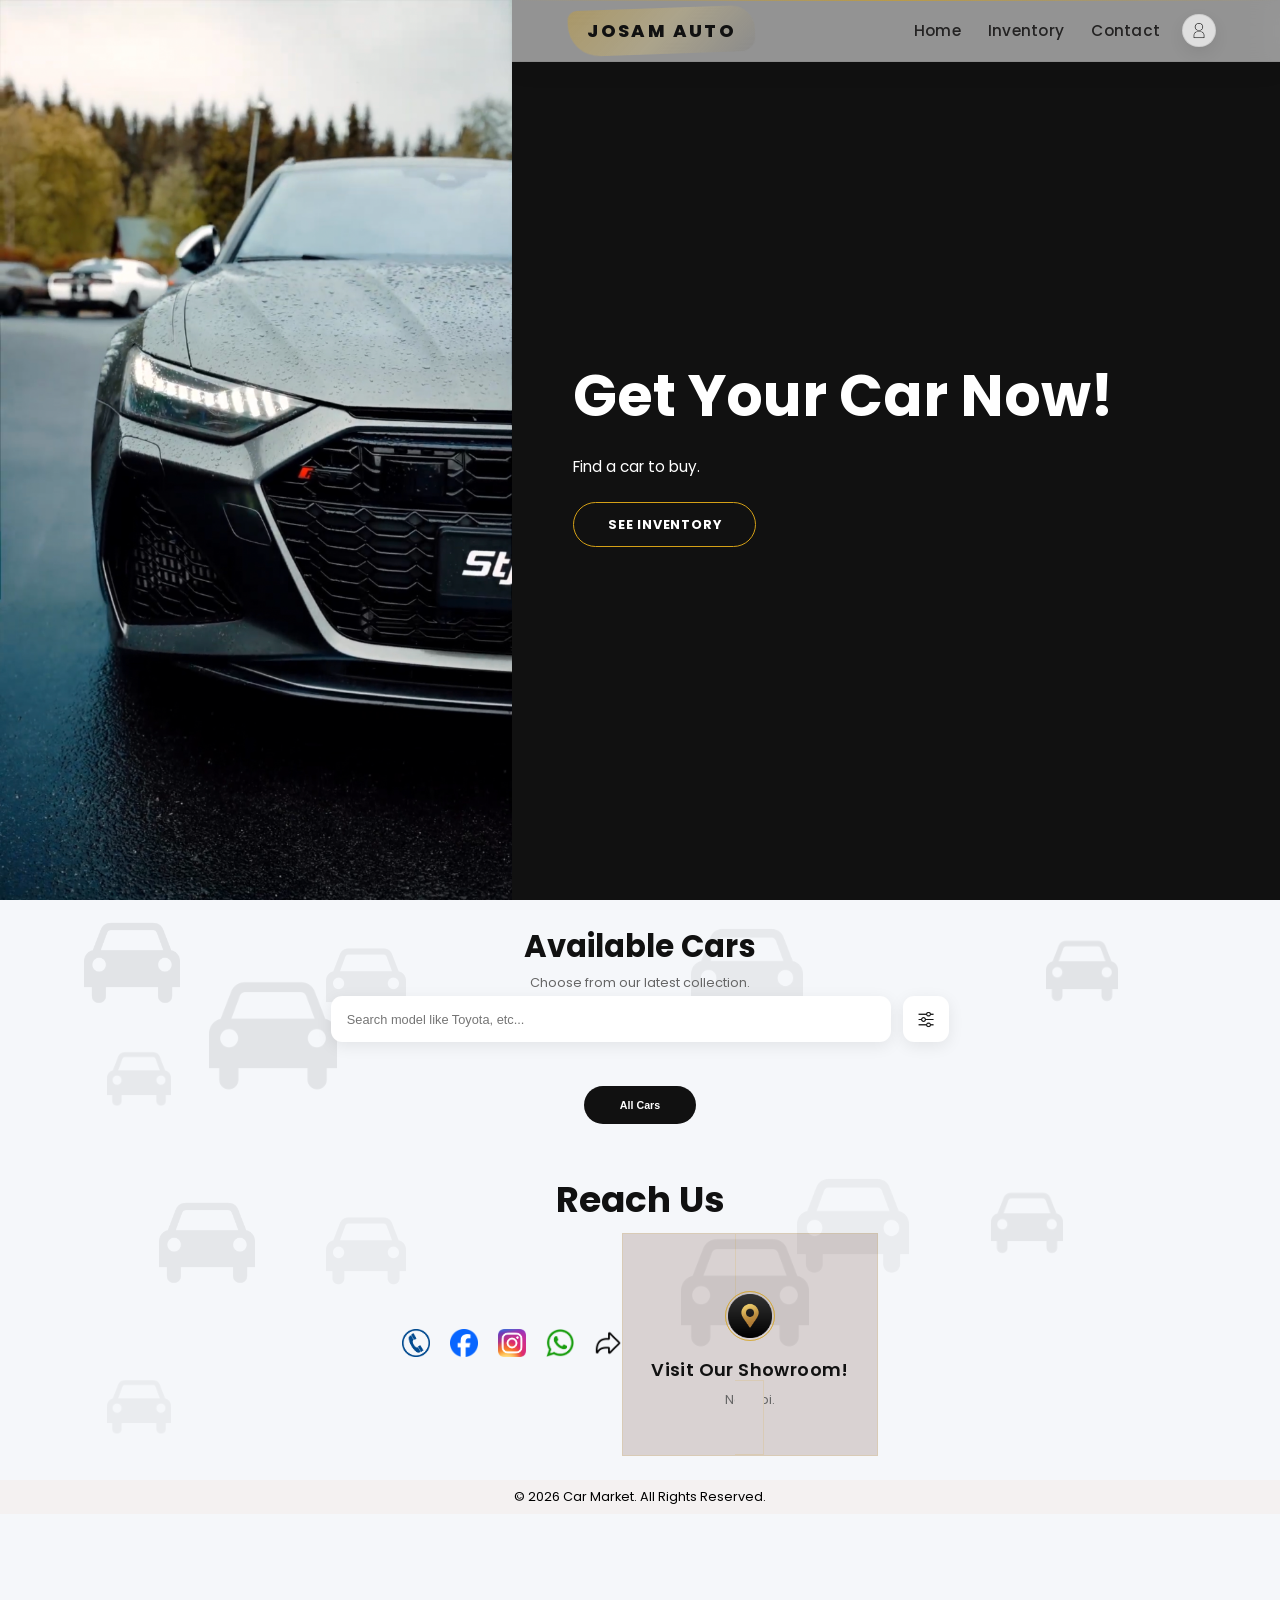
==== index.html @ 82a19a1f "Update website" ====
<!DOCTYPE html>
<html lang="en">

<head>
    <meta charset="UTF-8">
    <meta name="viewport" content="width=device-width, initial-scale=1.0">

    <title>Josam Auto</title>

    <link rel="icon" type="image/png" href="assets/favicon.png">

    <link rel="stylesheet" href="style.css">

    <link href="https://fonts.googleapis.com/css2?family=Poppins:wght@300;400;500;600;700&display=swap" rel="stylesheet">
</head>

<body>

    <header class="navbar">

    <div class="logo">
        JOSAM AUTO
    </div>

    <div class="header-actions">

        <div class="menu-wrapper">

            <div class="menu-toggle" id="menuToggle">
                ☰
            </div>

            <nav id="navMenu">
                <a href="#home">Home</a>
                <a href="#cars">Inventory</a>
                <a href="#contact">Contact</a>
            </nav>

        </div>

        <div class="account-btn" id="accountBtn">

            <div id="accountMenu" class="account-menu">
                <a href="#">Login</a>
                <a href="#">Register</a>
                <a href="#">Saved</a>
            </div>

            <img src="assets/accounticon.jpg" alt="Account">

        </div>

    </div>

</header>

    <section class="hero" id="home">

        <div class="slideshow">

            <img src="assets/background.png" class="active" alt="Car Background 1">

        </div>

        <div class="overlay"></div>

        <div class="hero-content">

            <h1>Get Your Car Now!</h1>

            <p>
                Find a car to buy.
            </p>

            <a href="#cars" class="view-listings">
                SEE INVENTORY
            </a>

        </div>

    </section>

    <section class="cars" id="cars">

        <div class="section-head">

            <h2>Available Cars</h2>

            <p>
                Choose from our latest collection.
            </p>

        </div>

        <div class="search-container">

    <div class="search-bar">

        <input
            type="text"
            id="globalSearch"
            placeholder="Search model like Toyota, etc..."
        >
        
        <button id="filterToggle" class="filter-btn">
            <img src="assets/filtericon.jpg" alt="Filter">
        </button>

    </div>

    <div id="filterPanel" class="filter-panel">

        <select id="brandFilter">
            <option value="">Brand</option>
        </select>

        <select id="carTypeFilter">
            <option value="">Car Type</option>
        </select>

        <select id="fuelFilter">
            <option value="">Fuel</option>
        </select>

        <select id="yearFilter">
            <option value="">Year</option>
        </select>

        <select id="dealFilter">
            <option value="">Deal</option>
        </select>

        <div class="filter-actions">
            <button id="carSearchBtn">Apply Filters</button>
            <button id="carClearBtn">Clear</button>
        </div>

    </div>

    </div>

        <div class="car-grid" id="carsGrid">


        </div>

        <button class="view-more-btn" id="moreCarsBtn">
            All Cars
        </button>

        <div id="noResults" style="display: none;">

            <h3>No cars found</h3>

            <p>
                Try changing your search filters.
            </p>

        </div>

    </section>

    <section class="contact" id="contact">

    <div class="contact-wrapper">

        <h2>Reach Us</h2>

        <div class="contact-items">

    <div class="social">

        <a href="tel:+254743635603">
            <img src="assets/phoneicon.png" alt="Call">
        </a>

        <a href="https://www.facebook.com/josamauto/" target="_blank" rel="noopener noreferrer">
            <img src="assets/facebook.png" alt="Facebook">
        </a>

        <a href="https://www.instagram.com/josamauto/" target="_blank" rel="noopener noreferrer">
            <img src="assets/instagramicon.png" alt="Instagram">
        </a>

        <a href="https://wa.me/254743635603" target="_blank" rel="noopener noreferrer">
            <img src="assets/whatsapp.png" alt="WhatsApp">
        </a>

        <a href="#" id="shareBtn">
            <img src="assets/shareicon.png" alt="Share">
        </a>

    </div>

    <div class="location-block">

        <a href="https://maps.google.com/?q=Nairobi"
   target="_blank"
   rel="noopener noreferrer"
   class="location-block">

    <div class="location-icon">
        <img src="assets/locationicon.png" alt="Location">
    </div>

    <h3>Visit Our Showroom!</h3>
    <p>Nairobi.</p>

</a>

    </div>

</div>

    </div>

</section>

    <footer class="footer">

        <p>
            © 2026 Car Market. All Rights Reserved.
        </p>

    </footer>

<div id="maintenancePopup" class="maintenance-popup">
    Under Maintenance
</div>

    <script type="module" src="script.js"></script>

</body>

</html>
---- style.css ----
*{
    margin:0;
    padding:0;
    box-sizing:border-box;
    scroll-behavior:smooth;
}

body{
    font-family:'Poppins',sans-serif;
    background:#f5f7fa;
    color:#111;
    overflow-x:hidden;
    min-height: 125vh;
}

img{
    max-width:100%;
    display:block;
}

a{
    text-decoration:none;
    color:inherit;
}

html{
    scroll-padding-top:90px;
    zoom: 0.8;
}

.menu-wrapper{
    position:relative;
}

.navbar{
    position: fixed;
    top: 0;
    left: 0;
    width: 100%;
    height: 78px;
    padding: 0 6%;
    display: flex;
    align-items: center;
    justify-content: space-between;

    background: rgba(255, 255, 255, 0.55);
    backdrop-filter: blur(18px);
    -webkit-backdrop-filter: blur(18px);

    border-bottom: 1px solid rgba(0,0,0,0.06);
    box-shadow: 0 10px 30px rgba(0,0,0,0.06);

    z-index: 1000;
}

.navbar::before{
    content:"";
    position:absolute;
    top:0;
    left:0;
    width:100%;
    height:1px;
    background: linear-gradient(90deg, transparent, rgba(212,160,23,0.6), transparent);
}

.logo{
    position: relative;
    font-size: 1.4rem;
    font-weight: 800;
    letter-spacing: 3px;
    color: #111;
    text-transform: uppercase;

    display: inline-block;
    padding: 6px 14px;
    z-index: 1;
}

.logo::before{
    content:"";
    position:absolute;
    inset:-6px -10px;
    z-index:-1;

    background: linear-gradient(135deg,
        rgba(212,160,23,0.35),
        rgba(247,215,116,0.25),
        rgba(0,0,0,0.05)
    );

    filter: blur(0.5px);
    border-radius: 12px 30px 18px 40px;

    transform: rotate(-2deg);
}
nav{
    display: flex;
    gap: 34px;
    align-items: center;
}

nav a{
    position: relative;
    font-size: 1.2rem;
    font-weight: 500;
    color: #242323;
    letter-spacing: 0.3px;
    transition: 0.3s ease;
    padding: 6px 0;
}

nav a::after{
    content:"";
    position:absolute;
    left:0;
    bottom:-4px;
    width:0%;
    height:2px;
    background: linear-gradient(90deg, #d4a017, #f7d774);
    transition: 0.3s ease;
    border-radius: 10px;
}

nav a:hover{
    color:#d4a017;
}

nav a:hover::after{
    width:100%;
}

.header-actions{
    display:flex;
    align-items:center;
    gap:18px;
}

.account-btn{
    margin-left: 10px;
    width: 42px;
    height: 42px;
    border-radius: 50%;

    display:flex;
    align-items:center;
    justify-content:center;

    background: rgba(255,255,255,0.7);
    border: 1px solid rgba(0,0,0,0.08);

    box-shadow: 0 8px 20px rgba(0,0,0,0.08);

    transition: 0.3s ease;
}

.account-btn img{
    width: 22px;
    height: 22px;
    object-fit: cover;
}

.account-btn:hover{
    transform: translateY(-2px) scale(1.05);
    border-color: rgba(212,160,23,0.4);
    background: rgba(255,255,255,0.95);
}

.menu-toggle{
    display:none;
}

.hero{
    position:relative;
    height:125vh;
    overflow:hidden;
}

.slideshow{
    position:absolute;
    inset:0;
}

.slideshow img{
    width:100%;
    height:100%;
    object-fit:cover;
}

.hero-content{
    position:relative;
    z-index:5;
    height:100%;
    display:flex;
    flex-direction:column;
    justify-content:center;
    align-items:center;
    color:rgb(216,210,210);
    text-align:center;
}

.overlay{
    position:absolute;
    inset:0;
    background:rgba(0,0,0,.45);
}

.hero-content h1{
    font-size:4rem;
    font-weight:700;
    margin-bottom:20px;
}

.hero-content p{
    font-size:1.2rem;
    margin-bottom:30px;
}

.view-listings{
    padding:16px 42px;
    background:#111;
    color:#fff;
    border:2px solid #d4a017;
    border-radius:50px;
    font-weight:700;
    letter-spacing:1px;

    transition:.3s;
}

.view-listings:hover{
    background:#d4a017;
    color:#111;
    transform:translateY(-3px);
}

.view-listings:active{
    transform:translateY(0);
}

.cars,
.contact,
.offers{
    position:relative;
    width:92%;
    max-width:1700px;
    margin:auto;
    padding:30px 0;
}

.cars::before{
    content:"";
    position:absolute;
    inset:0;
    pointer-events:none;
    opacity:.07;

    background:
        url("assets/doodle.png") no-repeat 3% 10%,
        url("assets/doodle.png") no-repeat 90% 20%,
        url("assets/doodle.png") no-repeat 15% 60%;

    background-size:
        120px,
        90px,
        160px,
        110px,
        140px,
        80px;
}

.cars::after{
    content:"";
    position:absolute;
    inset:0;
    pointer-events:none;
    opacity:.05;

    background:
        url("assets/doodle.png") no-repeat 25% 25%,
        url("assets/doodle.png") no-repeat 60% 15%,
        url("assets/doodle.png") no-repeat 5% 80%;

    background-size:
        100px,
        140px,
        80px,
        130px,
        90px,
        120px;
}

.contact{
    overflow:hidden;
}

.contact::before{
    content:"";
    position:absolute;
    inset:0;
    pointer-events:none;
    opacity:.06;

    background:
        url("assets/doodle.png") no-repeat 10% 20%,
        url("assets/doodle.png") no-repeat 85% 15%,
        url("assets/doodle.png") no-repeat 60% 40%;

    background-size:
        120px,
        90px,
        160px,
        110px,
        140px,
        80px;
}

.contact::after{
    content:"";
    position:absolute;
    inset:0;
    pointer-events:none;
    opacity:.04;

    background:
        url("assets/doodle.png") no-repeat 25% 25%,
        url("assets/doodle.png") no-repeat 70% 10%,
        url("assets/doodle.png") no-repeat 5% 85%;

    background-size:
        100px,
        140px,
        80px,
        130px,
        90px,
        120px;
}

.car-grid,
.section-head,
.search-container,
.view-more-btn,
#noResults{
    position:relative;
    z-index:2;
}

.cars::before,
.cars::after{
    z-index:0;
}

.cars{
    position:relative;
}

.section-head{
    text-align:center;
    margin-bottom:5px;
}

.section-head h2{
    font-size:2.4rem;
    margin-bottom:5px;
}

.section-head p{
    color:#666;
}

.search-container{
    margin-bottom:25px;
}

.search-bar{
    display:flex;
    gap:15px;
    justify-content:center;
}

.search-bar input{
    width:700px;
    height:58px;
    border:none;
    outline:none;
    padding:0 20px;
    border-radius:14px;
    background:white;
    box-shadow:0 5px 20px rgba(0,0,0,.08);
    font-size:16px;
}

.filter-btn{
    width:58px;
    height:58px;
    border:none;
    border-radius:14px;
    background:white;
    cursor:pointer;
    box-shadow:0 5px 20px rgba(0,0,0,.08);
}

.filter-btn img{
    width:24px;
    margin:auto;
}

.search-container{
    position:relative;
}

.filter-panel{
    margin: 18px auto 0;
    width: 100%;
    max-width: 950px;

    display: none;
    grid-template-columns: repeat(5, 1fr);
    gap: 15px;

    padding: 22px;

    background: rgba(255,255,255,0.75);
    backdrop-filter: blur(18px);
    -webkit-backdrop-filter: blur(18px);

    border: 1px solid rgba(255,255,255,0.5);
    border-radius: 22px;

    box-shadow:
        0 15px 40px rgba(0,0,0,0.08);

    animation: filterFade .25s ease;
}

.filter-panel.active{
    display: grid;
}

@keyframes filterFade{
    from{
        opacity:0;
        transform:translateY(-10px);
    }
    to{
        opacity:1;
        transform:translateY(0);
    }
}

.filter-panel select{
    width:100%;
    height:56px;

    padding:0 16px;

    border:none;
    outline:none;

    border-radius:14px;

    background:#fff;

    font-size:15px;
    font-family:'Poppins',sans-serif;
    color:#222;

    box-shadow:
        0 5px 18px rgba(0,0,0,0.06);

    cursor:pointer;

    transition:.25s;
}

.filter-panel select:hover{
    box-shadow:
        0 8px 22px rgba(0,0,0,0.10);
}

.filter-panel select:focus{
    border:1px solid rgba(212,160,23,.45);
    box-shadow:
        0 0 0 4px rgba(212,160,23,.12);
}

.filter-actions{
    grid-column: span 5;

    display:flex;
    justify-content:flex-end;
    gap:12px;

    margin-top:5px;
}

.filter-actions button{
    border:none;
    cursor:pointer;

    height:54px;
    padding:0 26px;

    border-radius:14px;

    font-size:15px;
    font-weight:600;
    font-family:'Poppins',sans-serif;

    transition:.3s ease;
}

#carSearchBtn{
    background:
    linear-gradient(
        135deg,
        #d4a017,
        #f7d774
    );

    color:#111;

    box-shadow:
        0 10px 25px rgba(212,160,23,.25);
}

#carSearchBtn:hover{
    transform:translateY(-2px);
    box-shadow:
        0 15px 30px rgba(212,160,23,.35);
}

#carClearBtn{
    background:#111;
    color:white;
}

#carClearBtn:hover{
    transform:translateY(-2px);
    background:#222;
}

.car-grid{
    display:grid;
    grid-template-columns:repeat(4,1fr);
    gap:18px;
}

.vehicle-card{
    background:white;
    border-radius:0;
    overflow:hidden;
    transition:.35s ease;
    box-shadow:0 10px 35px rgba(0,0,0,.08);
    position:relative;
}

.vehicle-card:hover{
    transform:translateY(-10px);
    box-shadow:0 25px 50px rgba(0,0,0,.15);
}

.vehicle-card img{
    width:100%;
    height:250px;
    object-fit:cover;
}

.vehicle-info{
    padding:15px;
    display:flex;
    flex-direction:column;
}

.vehicle-info h3{
    margin-bottom:1px;
}

.vehicle-info p{
    color:#777;
    margin-bottom:4px;
}

.vehicle-bottom{
    display:flex;
    justify-content:space-between;
    align-items:center;
    margin-top:auto;
}

.vehicle-bottom small{
    color:#999;
    margin:0;
}

.vehicle-price{
    font-size:1.2rem;
    font-weight:700;
    background:linear-gradient(90deg,#3c2b7f,#230a76);
    -webkit-background-clip:text;
    -webkit-text-fill-color:transparent;
}

.hidden{
    display:none !important;
}

.view-more-btn{
    display:block;
    margin:30px auto 0;
    padding:16px 45px;
    border:none;
    background:#111;
    color:white;
    border-radius:50px;
    cursor:pointer;
    font-weight:600;
    transition:.3s;
}

.view-more-btn:hover{
    transform:translateY(-4px);
}

#noResults{
    text-align:center;
    margin-top:60px;
}

#noResults h3{
    font-size:2rem;
    margin-bottom:10px;
}

#accountMsg{

    color:#ff8b8b;

    text-align:center;

    margin-top:14px;
}

@keyframes popup{

    from{
        opacity:0;
        transform:
        translateY(25px)
        scale(.94);
    }

    to{
        opacity:1;
        transform:
        translateY(0)
        scale(1);
    }
}

.contact{
    text-align:center;
}

.contact h2{
    font-size:2.8rem;
    margin-bottom:5px;
}

.contact-items{
    display:flex;
    justify-content:center;
    align-items:center;
}

.location-block{
    text-align:center;
}

.location-block{
    margin-top:2px;

    padding:35px;

    border-radius:0;

    background: #d9d2d2;

    border:1px solid rgba(212,160,23,.15);
}

.location-block h3{
    font-size:1.4rem;
    font-weight:600;
    margin-top:5px;
    margin-bottom:10px;
    color:#111;
    letter-spacing:.5px;
}

.maintenance-popup{
    position:fixed;
    top:100px;
    right:30px;

    padding:16px 24px;

    background:#111;
    color:#fff;

    border-radius:14px;

    box-shadow:0 15px 40px rgba(0,0,0,.2);

    opacity:0;
    visibility:hidden;

    transform:translateY(-15px);

    transition:.3s ease;

    z-index:5000;
}

.maintenance-popup.show{
    opacity:1;
    visibility:visible;
    transform:translateY(0);
}

.location-block p{
    font-size:1rem;
    color:#666;
}

.location-icon{
    position:relative;
    width:90px;
    height:90px;
    margin:0 auto;
    display:flex;
    justify-content:center;
    align-items:center;
}

.location-icon img{
    width:55px;
    position:relative;
    z-index:10;
    animation:bounce 2s ease-in-out infinite;
}

.location-icon::before,
.location-icon::after{
    content:"";
    position:absolute;
    border-radius:50%;
    border:2px solid rgba(212,160,23,.5);
    width:60px;
    height:60px;
    animation:ripple 2.5s infinite;
}

.location-icon::after{
    animation-delay:1.2s;
}

.account-menu{

    position:absolute;

    top:75px;
    right:60px;

    width:220px;

    display:flex;
    flex-direction:column;
    gap:12px;

    padding:20px;

    border-radius:20px;

    background:
    rgba(15, 15, 15, 0.707);

    backdrop-filter:blur(28px);

    box-shadow:
    0 15px 40px rgba(0,0,0,.15);

    opacity:0;
    visibility:hidden;

    transform:
    translateY(-15px);

    transition:.25s ease;

    z-index:2500;
}

.account-menu.active{

    opacity:1;
    visibility:visible;

    transform:
    translateY(0);

}

.account-menu a{

    padding:12px;
    color: #ffffff;
    border-radius:12px;
    transition:.25s;
}

.account-menu a:hover{

    background:
    rgba(212,160,23,.15);

}

@keyframes ripple{

    0%{
        transform:scale(1);
        opacity:1;
    }

    100%{
        transform:scale(2.5);
        opacity:0;
    }

}

@keyframes bounce{

    0%,100%{
        transform:translateY(0);
    }

    50%{
        transform:translateY(-8px);
    }

}

.social{
    display:flex;
    justify-content:center;
    gap:25px;
}

.social img{
    width:35px;
    cursor:pointer;
    transition:.3s;
}

.social img:hover{
    transform:translateY(-4px);
}

.footer{
    background:#f4f1f1;
    color:rgb(0, 0, 0);
    text-align:center;
    padding:10px;
}

@media (min-width: 1024px){

    .navbar{
        left:40%;
        width:60%;
        padding:0 5%;
    }

    .hero{
    display:grid;
    grid-template-columns:40% 60%;

    min-height:120vh;

    background:#111;
}

    .slideshow{
        position:relative;
        width:100%;
        height:100%;
    }

    .slideshow img{
        position:absolute;
        inset:0;
        width:100%;
        height:100%;
        object-fit:cover;
        object-position:center top;
    }

    .overlay{
        display:none;
    }

    .hero-content{
        background:#111;
        color:#fff;

        align-items:flex-start;
        justify-content:center;

        text-align:left;

        padding:0 8%;
    }

    .hero-content h1{
        font-size:4.5rem;
    }

    .hero-content p{
        max-width:550px;
        font-size:1.2rem;
    }
}


@media (max-width: 768px) {

    body {
        overflow-x: hidden;
    }

    html {
        scroll-padding-top: 70px;
    }

    .navbar {
        height: 68px;
        padding: 0 4%;
        background:transparent;
        backdrop-filter:none;
        -webkit-backdrop-filter:none;
        border-bottom:none;
        box-shadow:none;
        transition:.3s ease;
    }

    .navbar.scrolled{

        background:rgba(255, 255, 255, 0.297);

        backdrop-filter:blur(18px);
        -webkit-backdrop-filter:blur(18px);

        border-bottom:1px solid rgba(0,0,0,.08);

        box-shadow:
        0 10px 30px rgba(0,0,0,.08);
    }


    .navbar.scrolled .logo{
        color:#111;
    }


    .navbar.scrolled nav a{
        color:#111;
    }

.filter-panel{
    grid-template-columns: 1fr;
    gap: 12px;

    padding: 18px;
    margin-top: 15px;

    border-radius: 18px;
}

.filter-panel select{
    height: 52px;
    font-size: 14px;
}

.filter-actions{
    grid-column: auto;

    flex-direction: column;
    width: 100%;
    margin-top: 4px;
}

.filter-actions button{
    width: 100%;
    height: 50px;
}

.filter-btn{
    width: 52px;
    height: 52px;
    flex-shrink: 0;
}

    nav:not(#navMenu){
    display:none;
}

nav#navMenu{
    position:absolute;
    top:75px;
    right:110px;

    width:220px;

    display:flex;
    flex-direction:column;
    gap:10px;

    padding:15px;
    background:
    rgba(15, 15, 15, 0.707);

    backdrop-filter:blur(28px);

    box-shadow:
    0 15px 40px rgba(0,0,0,.15);

    -webkit-backdrop-filter:blur(20px);

    border-radius:18px;

    opacity:0;
    visibility:hidden;

    transform:translateY(-15px);

    transition:.25s ease;

    z-index:2500;
}

nav#navMenu.active{
    opacity:1;
    visibility:visible;
    transform:translateY(0);
}

nav#navMenu a{

    color: #f5f7fa;
    
    padding:12px 15px;

    border-radius:12px;

    background:none;

    transition:.25s;
}

nav#navMenu a:hover{

    background:
    rgba(15, 15, 15, 0.15);

}

    .menu-toggle {
    display: block;
    position: relative;
    z-index: 3000;
    font-size: 1.8rem;
    cursor: pointer;
}

    .logo {
        font-size: 1.1rem;
        padding: 4px 10px;
    }

    .account-btn {
        width: 38px;
        height: 38px;
    }

    .search-bar {
        flex-direction: row;    
        justify-content: center; 
        align-items: center;
        gap: 10px;
        flex-wrap: nowrap;      
        width: 100%;
    }

    .search-bar input {
        width: 70%;             
        max-width: 420px;
        height: 52px;
    }


    .car-grid {
        grid-template-columns: repeat(2, 1fr);
        gap: 12px;
    }

    .vehicle-card img{
    height:145px;
    object-fit:contain;
    background:#fff;
}

.vehicle-info {
    padding: 8px;
}

.vehicle-info h3 {
    font-size: 0.9rem;
    line-height: 1.2;
}

.vehicle-info p {
    font-size: 0.8rem;
    margin-bottom: 2px;
}

.vehicle-bottom small {
    font-size: 0.75rem;
}

.vehicle-price {
    font-size: 0.8rem;
}
   
    .section-head h2 {
        font-size: 1.6rem;
    }

    .section-head p {
        font-size: 0.9rem;
    }

    .view-more-btn {
        padding: 12px 30px;
        font-size: 0.95rem;
    }

    .contact {
        padding: 20px 10px;
    }

    .contact h2 {
        font-size: 1.8rem;
    }

    .contact-items {
        flex-direction: column;
        gap: 15px;
    }

    .location-block {
        width: 100%;
        padding: 20px;
    }

    .location-block h3 {
        font-size: 1.1rem;
    }

    .location-block p {
        font-size: 0.9rem;
    }

    .location-icon {
        width: 70px;
        height: 70px;
    }

    .location-icon img {
        width: 40px;
    }

    .social img {
        width: 38px;
    }

    .footer {
        font-size: 0.85rem;
        padding: 12px;
    }

    .vehicle-card:hover {
        transform: none;
    }
}
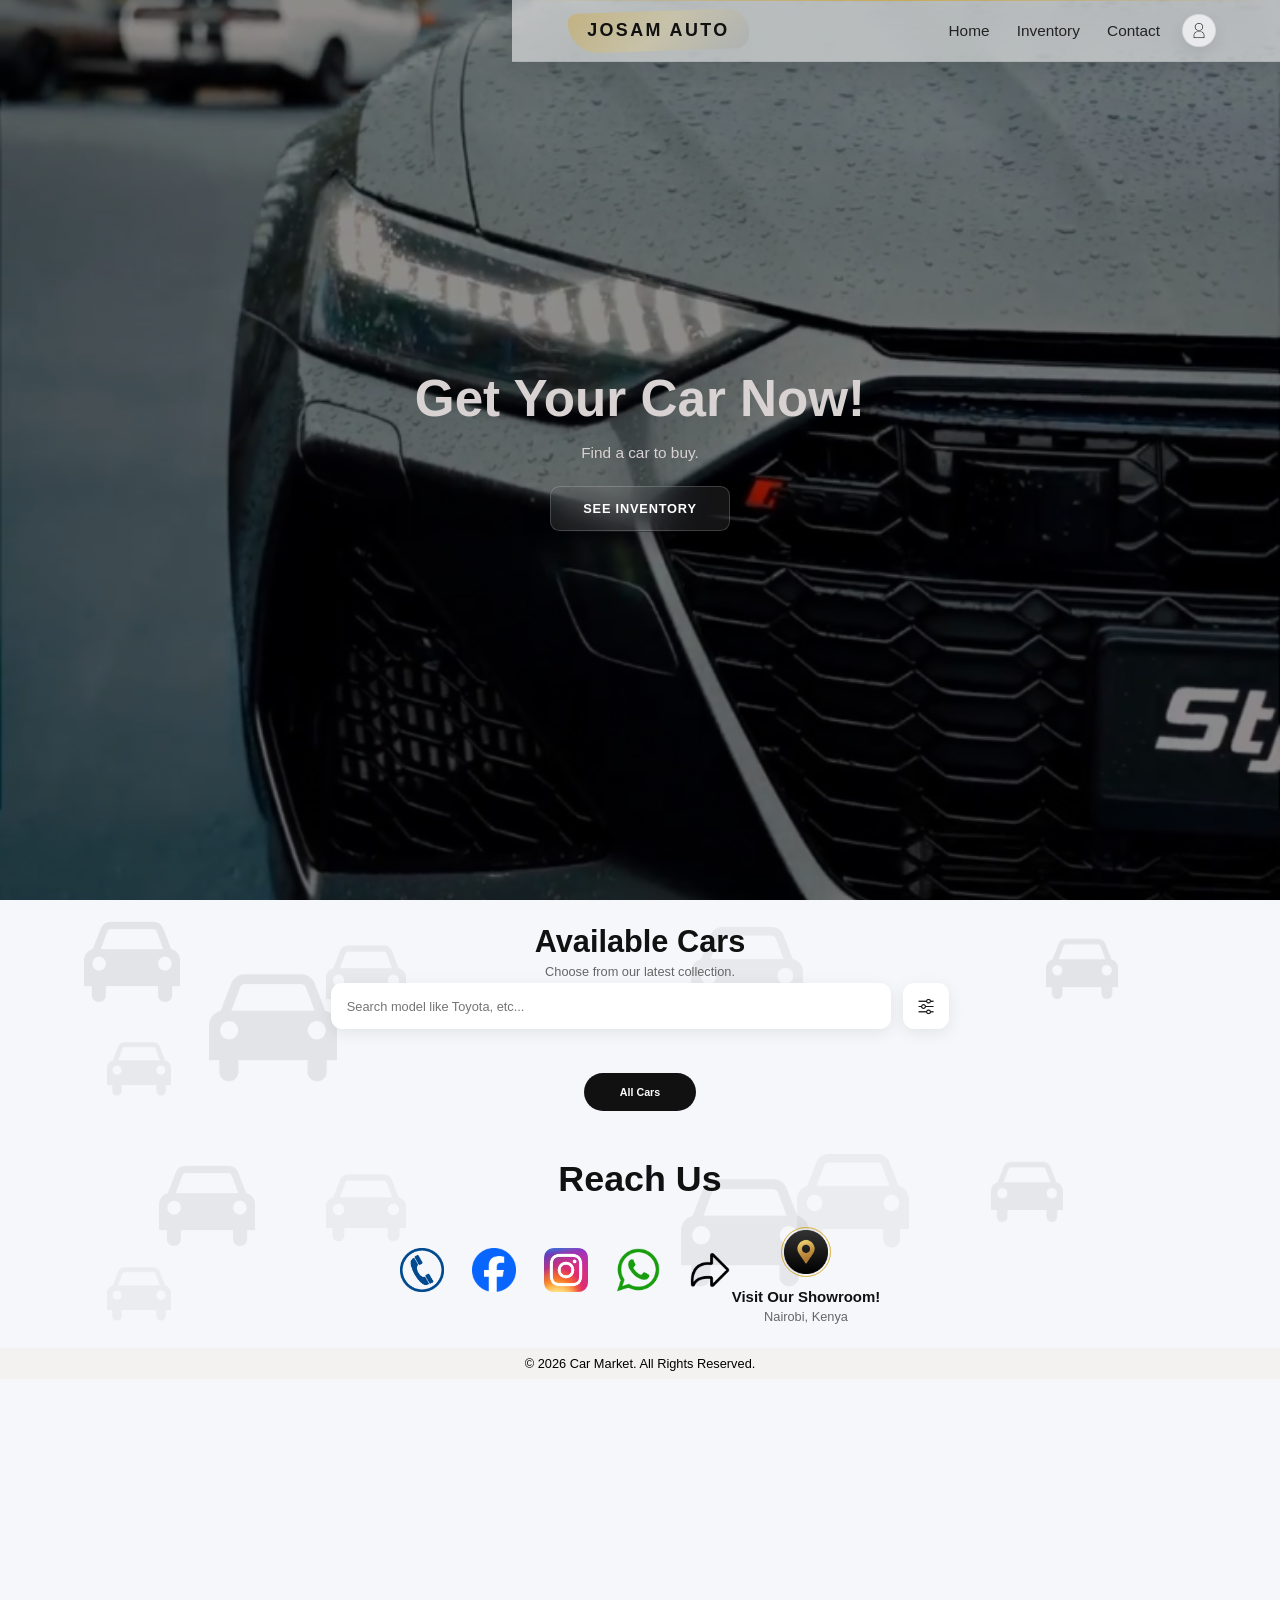
==== commit 334ab0da: "GG" ====
--- a/index.html
+++ b/index.html
@@ -8,58 +8,54 @@
     <title>Josam Auto</title>
 
     <link rel="icon" type="image/png" href="assets/favicon.png">
-
     <link rel="stylesheet" href="style.css">
-
-    <link href="https://fonts.googleapis.com/css2?family=Poppins:wght@300;400;500;600;700&display=swap" rel="stylesheet">
+    <link href="https://fonts.googleapis.com/css2?family=Exo+2:wght@700;800&display=swap" rel="stylesheet">
 </head>
 
 <body>
 
     <header class="navbar">
 
-    <div class="logo">
-        JOSAM AUTO
-    </div>
-
-    <div class="header-actions">
-
-        <div class="menu-wrapper">
-
-            <div class="menu-toggle" id="menuToggle">
-                ☰
-            </div>
-
-            <nav id="navMenu">
-                <a href="#home">Home</a>
-                <a href="#cars">Inventory</a>
-                <a href="#contact">Contact</a>
-            </nav>
-
-        </div>
-
-        <div class="account-btn" id="accountBtn">
-
-            <div id="accountMenu" class="account-menu">
-                <a href="#">Login</a>
-                <a href="#">Register</a>
-                <a href="#">Saved</a>
-            </div>
-
-            <img src="assets/accounticon.jpg" alt="Account">
-
-        </div>
-
-    </div>
-
-</header>
+        <div class="logo">
+            JOSAM AUTO
+        </div>
+
+        <div class="header-actions">
+
+            <div class="menu-wrapper">
+
+                <div class="menu-toggle" id="menuToggle">
+                    ☰
+                </div>
+
+                <nav id="navMenu">
+                    <a href="#home">Home</a>
+                    <a href="#cars">Inventory</a>
+                    <a href="#contact">Contact</a>
+                </nav>
+
+            </div>
+
+            <div class="account-btn" id="accountBtn">
+
+                <div id="accountMenu" class="account-menu">
+                    <a href="#">Login</a>
+                    <a href="#">Register</a>
+                    <a href="#">Saved</a>
+                </div>
+
+                <img src="assets/accounticon.jpg" alt="Account">
+
+            </div>
+
+        </div>
+
+    </header>
 
     <section class="hero" id="home">
 
         <div class="slideshow">
-
             <img src="assets/background.png" class="active" alt="Car Background 1">
-
         </div>
 
         <div class="overlay"></div>
@@ -94,54 +90,52 @@
 
         <div class="search-container">
 
-    <div class="search-bar">
-
-        <input
-            type="text"
-            id="globalSearch"
-            placeholder="Search model like Toyota, etc..."
-        >
-        
-        <button id="filterToggle" class="filter-btn">
-            <img src="assets/filtericon.jpg" alt="Filter">
-        </button>
-
-    </div>
-
-    <div id="filterPanel" class="filter-panel">
-
-        <select id="brandFilter">
-            <option value="">Brand</option>
-        </select>
-
-        <select id="carTypeFilter">
-            <option value="">Car Type</option>
-        </select>
-
-        <select id="fuelFilter">
-            <option value="">Fuel</option>
-        </select>
-
-        <select id="yearFilter">
-            <option value="">Year</option>
-        </select>
-
-        <select id="dealFilter">
-            <option value="">Deal</option>
-        </select>
-
-        <div class="filter-actions">
-            <button id="carSearchBtn">Apply Filters</button>
-            <button id="carClearBtn">Clear</button>
-        </div>
-
-    </div>
-
-    </div>
+            <div class="search-bar">
+
+                <input
+                    type="text"
+                    id="globalSearch"
+                    placeholder="Search model like Toyota, etc..."
+                >
+
+                <button id="filterToggle" class="filter-btn">
+                    <img src="assets/filtericon.jpg" alt="Filter">
+                </button>
+
+            </div>
+
+            <div id="filterPanel" class="filter-panel">
+
+                <select id="brandFilter">
+                    <option value="">Brand</option>
+                </select>
+
+                <select id="carTypeFilter">
+                    <option value="">Car Type</option>
+                </select>
+
+                <select id="fuelFilter">
+                    <option value="">Fuel</option>
+                </select>
+
+                <select id="yearFilter">
+                    <option value="">Year</option>
+                </select>
+
+                <select id="dealFilter">
+                    <option value="">Deal</option>
+                </select>
+
+                <div class="filter-actions">
+                    <button id="carSearchBtn">Apply Filters</button>
+                    <button id="carClearBtn">Clear</button>
+                </div>
+
+            </div>
+
+        </div>
 
         <div class="car-grid" id="carsGrid">
-
-
         </div>
 
         <button class="view-more-btn" id="moreCarsBtn">
@@ -162,59 +156,62 @@
 
     <section class="contact" id="contact">
 
-    <div class="contact-wrapper">
-
-        <h2>Reach Us</h2>
-
-        <div class="contact-items">
-
-    <div class="social">
-
-        <a href="tel:+254743635603">
-            <img src="assets/phoneicon.png" alt="Call">
-        </a>
-
-        <a href="https://www.facebook.com/josamauto/" target="_blank" rel="noopener noreferrer">
-            <img src="assets/facebook.png" alt="Facebook">
-        </a>
-
-        <a href="https://www.instagram.com/josamauto/" target="_blank" rel="noopener noreferrer">
-            <img src="assets/instagramicon.png" alt="Instagram">
-        </a>
-
-        <a href="https://wa.me/254743635603" target="_blank" rel="noopener noreferrer">
-            <img src="assets/whatsapp.png" alt="WhatsApp">
-        </a>
-
-        <a href="#" id="shareBtn">
-            <img src="assets/shareicon.png" alt="Share">
-        </a>
-
-    </div>
-
-    <div class="location-block">
-
-        <a href="https://maps.google.com/?q=Nairobi"
-   target="_blank"
-   rel="noopener noreferrer"
-   class="location-block">
-
-    <div class="location-icon">
-        <img src="assets/locationicon.png" alt="Location">
-    </div>
-
-    <h3>Visit Our Showroom!</h3>
-    <p>Nairobi.</p>
-
-</a>
-
-    </div>
-
-</div>
-
-    </div>
-
-</section>
+        <div class="contact-wrapper">
+
+            <h2>Reach Us</h2>
+
+            <div class="contact-items">
+
+                <div class="social">
+
+                    <a href="tel:+254743635603">
+                        <img src="assets/phoneicon.png" alt="Call">
+                    </a>
+
+                    <a href="https://www.facebook.com/josamauto/" target="_blank" rel="noopener noreferrer">
+                        <img src="assets/facebook.png" alt="Facebook">
+                    </a>
+
+                    <a href="https://www.instagram.com/josamauto/" target="_blank" rel="noopener noreferrer">
+                        <img src="assets/instagramicon.png" alt="Instagram">
+                    </a>
+
+                    <a href="https://wa.me/254743635603" target="_blank" rel="noopener noreferrer">
+                        <img src="assets/whatsapp.png" alt="WhatsApp">
+                    </a>
+
+                    <a href="#" id="shareBtn">
+                        <img src="assets/shareicon.png" alt="Share">
+                    </a>
+
+                </div>
+
+                <div class="location-block">
+
+                    <a
+                        href="https://maps.google.com/?q=Nairobi"
+                        target="_blank"
+                        rel="noopener noreferrer"
+                        class="location-block"
+                    >
+
+                        <div class="location-icon">
+                            <img src="assets/locationicon.png" alt="Location">
+                        </div>
+
+                        <h3>Visit Our Showroom!</h3>
+
+                        <p>Nairobi, Kenya</p>
+
+                    </a>
+
+                </div>
+
+            </div>
+
+        </div>
+
+    </section>
 
     <footer class="footer">
 
@@ -224,9 +221,9 @@
 
     </footer>
 
-<div id="maintenancePopup" class="maintenance-popup">
-    Under Maintenance
-</div>
+    <div id="maintenancePopup" class="maintenance-popup">
+        Under Maintenance
+    </div>
 
     <script type="module" src="script.js"></script>
 
--- a/style.css
+++ b/style.css
@@ -26,147 +26,6 @@
 html{
     scroll-padding-top:90px;
     zoom: 0.8;
-}
-
-.menu-wrapper{
-    position:relative;
-}
-
-.navbar{
-    position: fixed;
-    top: 0;
-    left: 0;
-    width: 100%;
-    height: 78px;
-    padding: 0 6%;
-    display: flex;
-    align-items: center;
-    justify-content: space-between;
-
-    background: rgba(255, 255, 255, 0.55);
-    backdrop-filter: blur(18px);
-    -webkit-backdrop-filter: blur(18px);
-
-    border-bottom: 1px solid rgba(0,0,0,0.06);
-    box-shadow: 0 10px 30px rgba(0,0,0,0.06);
-
-    z-index: 1000;
-}
-
-.navbar::before{
-    content:"";
-    position:absolute;
-    top:0;
-    left:0;
-    width:100%;
-    height:1px;
-    background: linear-gradient(90deg, transparent, rgba(212,160,23,0.6), transparent);
-}
-
-.logo{
-    position: relative;
-    font-size: 1.4rem;
-    font-weight: 800;
-    letter-spacing: 3px;
-    color: #111;
-    text-transform: uppercase;
-
-    display: inline-block;
-    padding: 6px 14px;
-    z-index: 1;
-}
-
-.logo::before{
-    content:"";
-    position:absolute;
-    inset:-6px -10px;
-    z-index:-1;
-
-    background: linear-gradient(135deg,
-        rgba(212,160,23,0.35),
-        rgba(247,215,116,0.25),
-        rgba(0,0,0,0.05)
-    );
-
-    filter: blur(0.5px);
-    border-radius: 12px 30px 18px 40px;
-
-    transform: rotate(-2deg);
-}
-nav{
-    display: flex;
-    gap: 34px;
-    align-items: center;
-}
-
-nav a{
-    position: relative;
-    font-size: 1.2rem;
-    font-weight: 500;
-    color: #242323;
-    letter-spacing: 0.3px;
-    transition: 0.3s ease;
-    padding: 6px 0;
-}
-
-nav a::after{
-    content:"";
-    position:absolute;
-    left:0;
-    bottom:-4px;
-    width:0%;
-    height:2px;
-    background: linear-gradient(90deg, #d4a017, #f7d774);
-    transition: 0.3s ease;
-    border-radius: 10px;
-}
-
-nav a:hover{
-    color:#d4a017;
-}
-
-nav a:hover::after{
-    width:100%;
-}
-
-.header-actions{
-    display:flex;
-    align-items:center;
-    gap:18px;
-}
-
-.account-btn{
-    margin-left: 10px;
-    width: 42px;
-    height: 42px;
-    border-radius: 50%;
-
-    display:flex;
-    align-items:center;
-    justify-content:center;
-
-    background: rgba(255,255,255,0.7);
-    border: 1px solid rgba(0,0,0,0.08);
-
-    box-shadow: 0 8px 20px rgba(0,0,0,0.08);
-
-    transition: 0.3s ease;
-}
-
-.account-btn img{
-    width: 22px;
-    height: 22px;
-    object-fit: cover;
-}
-
-.account-btn:hover{
-    transform: translateY(-2px) scale(1.05);
-    border-color: rgba(212,160,23,0.4);
-    background: rgba(255,255,255,0.95);
-}
-
-.menu-toggle{
-    display:none;
 }
 
 .hero{
@@ -216,25 +75,35 @@
 }
 
 .view-listings{
-    padding:16px 42px;
-    background:#111;
-    color:#fff;
-    border:2px solid #d4a017;
-    border-radius:50px;
-    font-weight:700;
+    display:inline-flex;
+    align-items:center;
+    justify-content:center;
+
+    padding:18px 40px;
+
+    background:rgba(255,255,255,.08);
+
+    backdrop-filter:blur(25px);
+
+    border:1px solid rgba(255,255,255,.18);
+
+    border-radius:12px;
+
+    color:white;
+
+    font-weight:600;
     letter-spacing:1px;
 
+    box-shadow:
+        0 12px 35px rgba(0,0,0,.18);
+
     transition:.3s;
 }
 
 .view-listings:hover{
-    background:#d4a017;
+    background:rgba(255,255,255,.95);
     color:#111;
     transform:translateY(-3px);
-}
-
-.view-listings:active{
-    transform:translateY(0);
 }
 
 .cars,
@@ -663,7 +532,7 @@
 
 .contact h2{
     font-size:2.8rem;
-    margin-bottom:5px;
+    margin-bottom:20px;
 }
 
 .contact-items{
@@ -673,28 +542,30 @@
 }
 
 .location-block{
+    display:flex;
+    flex-direction:column;
+    align-items:center;
+    justify-content:center;
+
     text-align:center;
-}
-
-.location-block{
-    margin-top:2px;
-
-    padding:35px;
-
-    border-radius:0;
-
-    background: #d9d2d2;
-
-    border:1px solid rgba(212,160,23,.15);
+
+    text-decoration:none;
+
+    color:#111;
+
+    position:relative;
+    z-index:2;
 }
 
 .location-block h3{
-    font-size:1.4rem;
-    font-weight:600;
+    color:#111;
+}
+
+.location-block p{
+    color:#555;
+    font-size:1rem;
+    font-weight:500;
     margin-top:5px;
-    margin-bottom:10px;
-    color:#111;
-    letter-spacing:.5px;
 }
 
 .maintenance-popup{
@@ -764,67 +635,6 @@
     animation-delay:1.2s;
 }
 
-.account-menu{
-
-    position:absolute;
-
-    top:75px;
-    right:60px;
-
-    width:220px;
-
-    display:flex;
-    flex-direction:column;
-    gap:12px;
-
-    padding:20px;
-
-    border-radius:20px;
-
-    background:
-    rgba(15, 15, 15, 0.707);
-
-    backdrop-filter:blur(28px);
-
-    box-shadow:
-    0 15px 40px rgba(0,0,0,.15);
-
-    opacity:0;
-    visibility:hidden;
-
-    transform:
-    translateY(-15px);
-
-    transition:.25s ease;
-
-    z-index:2500;
-}
-
-.account-menu.active{
-
-    opacity:1;
-    visibility:visible;
-
-    transform:
-    translateY(0);
-
-}
-
-.account-menu a{
-
-    padding:12px;
-    color: #ffffff;
-    border-radius:12px;
-    transition:.25s;
-}
-
-.account-menu a:hover{
-
-    background:
-    rgba(212,160,23,.15);
-
-}
-
 @keyframes ripple{
 
     0%{
@@ -854,11 +664,11 @@
 .social{
     display:flex;
     justify-content:center;
-    gap:25px;
+    gap:35px;
 }
 
 .social img{
-    width:35px;
+    width:55px;
     cursor:pointer;
     transition:.3s;
 }
@@ -874,65 +684,6 @@
     padding:10px;
 }
 
-@media (min-width: 1024px){
-
-    .navbar{
-        left:40%;
-        width:60%;
-        padding:0 5%;
-    }
-
-    .hero{
-    display:grid;
-    grid-template-columns:40% 60%;
-
-    min-height:120vh;
-
-    background:#111;
-}
-
-    .slideshow{
-        position:relative;
-        width:100%;
-        height:100%;
-    }
-
-    .slideshow img{
-        position:absolute;
-        inset:0;
-        width:100%;
-        height:100%;
-        object-fit:cover;
-        object-position:center top;
-    }
-
-    .overlay{
-        display:none;
-    }
-
-    .hero-content{
-        background:#111;
-        color:#fff;
-
-        align-items:flex-start;
-        justify-content:center;
-
-        text-align:left;
-
-        padding:0 8%;
-    }
-
-    .hero-content h1{
-        font-size:4.5rem;
-    }
-
-    .hero-content p{
-        max-width:550px;
-        font-size:1.2rem;
-    }
-}
-
-
 @media (max-width: 768px) {
 
     body {
@@ -941,40 +692,6 @@
 
     html {
         scroll-padding-top: 70px;
-    }
-
-    .navbar {
-        height: 68px;
-        padding: 0 4%;
-        background:transparent;
-        backdrop-filter:none;
-        -webkit-backdrop-filter:none;
-        border-bottom:none;
-        box-shadow:none;
-        transition:.3s ease;
-    }
-
-    .navbar.scrolled{
-
-        background:rgba(255, 255, 255, 0.297);
-
-        backdrop-filter:blur(18px);
-        -webkit-backdrop-filter:blur(18px);
-
-        border-bottom:1px solid rgba(0,0,0,.08);
-
-        box-shadow:
-        0 10px 30px rgba(0,0,0,.08);
-    }
-
-
-    .navbar.scrolled .logo{
-        color:#111;
-    }
-
-
-    .navbar.scrolled nav a{
-        color:#111;
     }
 
 .filter-panel{
@@ -1010,88 +727,6 @@
     height: 52px;
     flex-shrink: 0;
 }
-
-    nav:not(#navMenu){
-    display:none;
-}
-
-nav#navMenu{
-    position:absolute;
-    top:75px;
-    right:110px;
-
-    width:220px;
-
-    display:flex;
-    flex-direction:column;
-    gap:10px;
-
-    padding:15px;
-    background:
-    rgba(15, 15, 15, 0.707);
-
-    backdrop-filter:blur(28px);
-
-    box-shadow:
-    0 15px 40px rgba(0,0,0,.15);
-
-    -webkit-backdrop-filter:blur(20px);
-
-    border-radius:18px;
-
-    opacity:0;
-    visibility:hidden;
-
-    transform:translateY(-15px);
-
-    transition:.25s ease;
-
-    z-index:2500;
-}
-
-nav#navMenu.active{
-    opacity:1;
-    visibility:visible;
-    transform:translateY(0);
-}
-
-nav#navMenu a{
-
-    color: #f5f7fa;
-    
-    padding:12px 15px;
-
-    border-radius:12px;
-
-    background:none;
-
-    transition:.25s;
-}
-
-nav#navMenu a:hover{
-
-    background:
-    rgba(15, 15, 15, 0.15);
-
-}
-
-    .menu-toggle {
-    display: block;
-    position: relative;
-    z-index: 3000;
-    font-size: 1.8rem;
-    cursor: pointer;
-}
-
-    .logo {
-        font-size: 1.1rem;
-        padding: 4px 10px;
-    }
-
-    .account-btn {
-        width: 38px;
-        height: 38px;
-    }
 
     .search-bar {
         flex-direction: row;    
@@ -1103,10 +738,11 @@
     }
 
     .search-bar input {
-        width: 70%;             
-        max-width: 420px;
-        height: 52px;
-    }
+    width: 70%;
+    max-width: 420px;
+    height: 52px;
+    font-size: 16px;
+}
 
 
     .car-grid {
@@ -1129,6 +765,12 @@
     line-height: 1.2;
 }
 
+input,
+    textarea,
+    select{
+        font-size:16px !important;
+    }
+
 .vehicle-info p {
     font-size: 0.8rem;
     margin-bottom: 2px;
@@ -1139,7 +781,7 @@
 }
 
 .vehicle-price {
-    font-size: 0.8rem;
+    font-size: 0.9rem;
 }
    
     .section-head h2 {
@@ -1170,15 +812,15 @@
 
     .location-block {
         width: 100%;
-        padding: 20px;
+        padding: 30px;
     }
 
     .location-block h3 {
+        font-size: 1.4rem;
+    }
+
+    .location-block p {
         font-size: 1.1rem;
-    }
-
-    .location-block p {
-        font-size: 0.9rem;
     }
 
     .location-icon {
@@ -1202,4 +844,369 @@
     .vehicle-card:hover {
         transform: none;
     }
+}
+
+/* =========================
+   NAVBAR
+========================= */
+
+.navbar {
+    position: fixed;
+    top: 0;
+    left: 0;
+    width: 100%;
+    height: 78px;
+    padding: 0 6%;
+
+    display: flex;
+    justify-content: space-between;
+    align-items: center;
+
+    background: rgba(255, 255, 255, 0.55);
+    backdrop-filter: blur(18px);
+    -webkit-backdrop-filter: blur(18px);
+
+    border-bottom: 1px solid rgba(0, 0, 0, 0.06);
+    box-shadow: 0 10px 30px rgba(0, 0, 0, 0.06);
+
+    z-index: 1000;
+}
+
+.navbar::before {
+    content: "";
+    position: absolute;
+    inset: 0 auto auto 0;
+    width: 100%;
+    height: 1px;
+
+    background: linear-gradient(
+        90deg,
+        transparent,
+        rgba(212, 160, 23, 0.6),
+        transparent
+    );
+}
+
+/* =========================
+   LOGO
+========================= */
+
+.logo {
+    position: relative;
+
+    padding: 6px 14px;
+
+    font-size: 1.4rem;
+    font-weight: 800;
+    letter-spacing: 3px;
+    text-transform: uppercase;
+
+    color: #111;
+
+    z-index: 1;
+}
+
+.logo::before {
+    content: "";
+
+    position: absolute;
+    inset: -6px -10px;
+
+    z-index: -1;
+
+    background: linear-gradient(
+        135deg,
+        rgba(212, 160, 23, 0.35),
+        rgba(247, 215, 116, 0.25),
+        rgba(0, 0, 0, 0.05)
+    );
+
+    border-radius: 12px 30px 18px 40px;
+    transform: rotate(-2deg);
+}
+
+/* =========================
+   RIGHT SIDE
+========================= */
+
+.header-actions {
+    display: flex;
+    align-items: center;
+    gap: 18px;
+}
+
+.menu-wrapper {
+    position: relative;
+}
+
+/* =========================
+   NAVIGATION
+========================= */
+
+nav {
+    display: flex;
+    align-items: center;
+    gap: 34px;
+}
+
+nav a {
+    position: relative;
+
+    padding: 6px 0;
+
+    color: #242323;
+    font-size: 1.2rem;
+    font-weight: 500;
+
+    transition: 0.3s;
+}
+
+nav a::after {
+    content: "";
+
+    position: absolute;
+    left: 0;
+    bottom: -4px;
+
+    width: 0;
+    height: 2px;
+
+    background: linear-gradient(90deg, #d4a017, #f7d774);
+    border-radius: 10px;
+
+    transition: 0.3s;
+}
+
+nav a:hover {
+    color: #d4a017;
+}
+
+nav a:hover::after {
+    width: 100%;
+}
+
+/* =========================
+   MENU BUTTON
+========================= */
+
+.menu-toggle {
+    display: none;
+    font-size: 1.8rem;
+    cursor: pointer;
+}
+
+/* =========================
+   ACCOUNT BUTTON
+========================= */
+
+.account-btn {
+    width: 42px;
+    height: 42px;
+
+    display: flex;
+    justify-content: center;
+    align-items: center;
+
+    margin-left: 10px;
+
+    border-radius: 50%;
+    cursor: pointer;
+
+    background: rgba(255, 255, 255, 0.7);
+    border: 1px solid rgba(0, 0, 0, 0.08);
+
+    box-shadow: 0 8px 20px rgba(0, 0, 0, 0.08);
+
+    transition: 0.3s;
+}
+
+.account-btn:hover {
+    transform: translateY(-2px) scale(1.05);
+    background: rgba(255, 255, 255, 0.95);
+    border-color: rgba(212, 160, 23, 0.4);
+}
+
+.account-btn img {
+    width: 22px;
+    height: 22px;
+    object-fit: cover;
+}
+
+/* =========================
+   ACCOUNT DROPDOWN
+========================= */
+
+.account-menu {
+    position: absolute;
+    top: 75px;
+    right: 60px;
+
+    width: 220px;
+
+    display: flex;
+    flex-direction: column;
+    gap: 12px;
+
+    padding: 20px;
+
+    background: rgba(15, 15, 15, 0.7);
+    backdrop-filter: blur(28px);
+
+    border-radius: 20px;
+
+    box-shadow: 0 15px 40px rgba(0, 0, 0, 0.15);
+
+    opacity: 0;
+    visibility: hidden;
+
+    transform: translateY(-15px);
+
+    transition: 0.25s;
+
+    z-index: 2500;
+}
+
+.account-menu.active {
+    opacity: 1;
+    visibility: visible;
+    transform: translateY(0);
+}
+
+.account-menu a {
+    padding: 12px;
+    color: #fff;
+    border-radius: 12px;
+    transition: 0.25s;
+}
+
+.account-menu a:hover {
+    background: rgba(212, 160, 23, 0.15);
+}
+
+/* =========================
+   LARGE SCREENS
+========================= */
+
+@media (min-width: 1024px) {
+
+    .navbar {
+        left: 40%;
+        width: 60%;
+        padding: 0 5%;
+    }
+
+}
+
+/* =========================
+   MOBILE
+========================= */
+
+@media (max-width: 768px) {
+
+    .navbar {
+        height: 68px;
+        padding: 0 4%;
+
+        background: transparent;
+        backdrop-filter: none;
+        -webkit-backdrop-filter: none;
+
+        border-bottom: none;
+        box-shadow: none;
+
+        transition: 0.3s;
+    }
+
+    .navbar.scrolled {
+        background: rgba(255, 255, 255, 0.3);
+        backdrop-filter: blur(18px);
+        -webkit-backdrop-filter: blur(18px);
+
+        border-bottom: 1px solid rgba(0, 0, 0, 0.08);
+
+        box-shadow: 0 10px 30px rgba(0, 0, 0, 0.08);
+    }
+
+    .navbar.scrolled .logo,
+    .navbar.scrolled nav a {
+        color: #111;
+    }
+
+    .logo {
+        font-size: 1.1rem;
+        padding: 4px 10px;
+    }
+
+    .account-btn {
+        width: 38px;
+        height: 38px;
+    }
+
+    .menu-toggle {
+        display: block;
+        position: relative;
+        z-index: 3000;
+    }
+
+    nav:not(#navMenu) {
+        display: none;
+    }
+
+    #navMenu {
+        position: absolute;
+        top: 75px;
+        right: 110px;
+
+        width: 220px;
+
+        display: flex;
+        flex-direction: column;
+        gap: 10px;
+
+        padding: 15px;
+
+        background: rgba(15, 15, 15, 0.7);
+        backdrop-filter: blur(28px);
+
+        border-radius: 18px;
+
+        box-shadow: 0 15px 40px rgba(0, 0, 0, 0.15);
+
+        opacity: 0;
+        visibility: hidden;
+
+        transform: translateY(-15px);
+
+        transition: 0.25s;
+
+        z-index: 2500;
+    }
+
+    #navMenu.active {
+        opacity: 1;
+        visibility: visible;
+        transform: translateY(0);
+    }
+
+    #navMenu a {
+        display: block;
+        width: 100%;
+
+        padding: 12px 15px;
+
+        color: #fff;
+        text-align: left;
+
+        border-radius: 12px;
+    }
+
+    #navMenu a:hover {
+        background: rgba(212, 160, 23, 0.15);
+    }
+
+    .account-menu {
+        right: 20px;
+        top: 75px;
+    }
+
 }
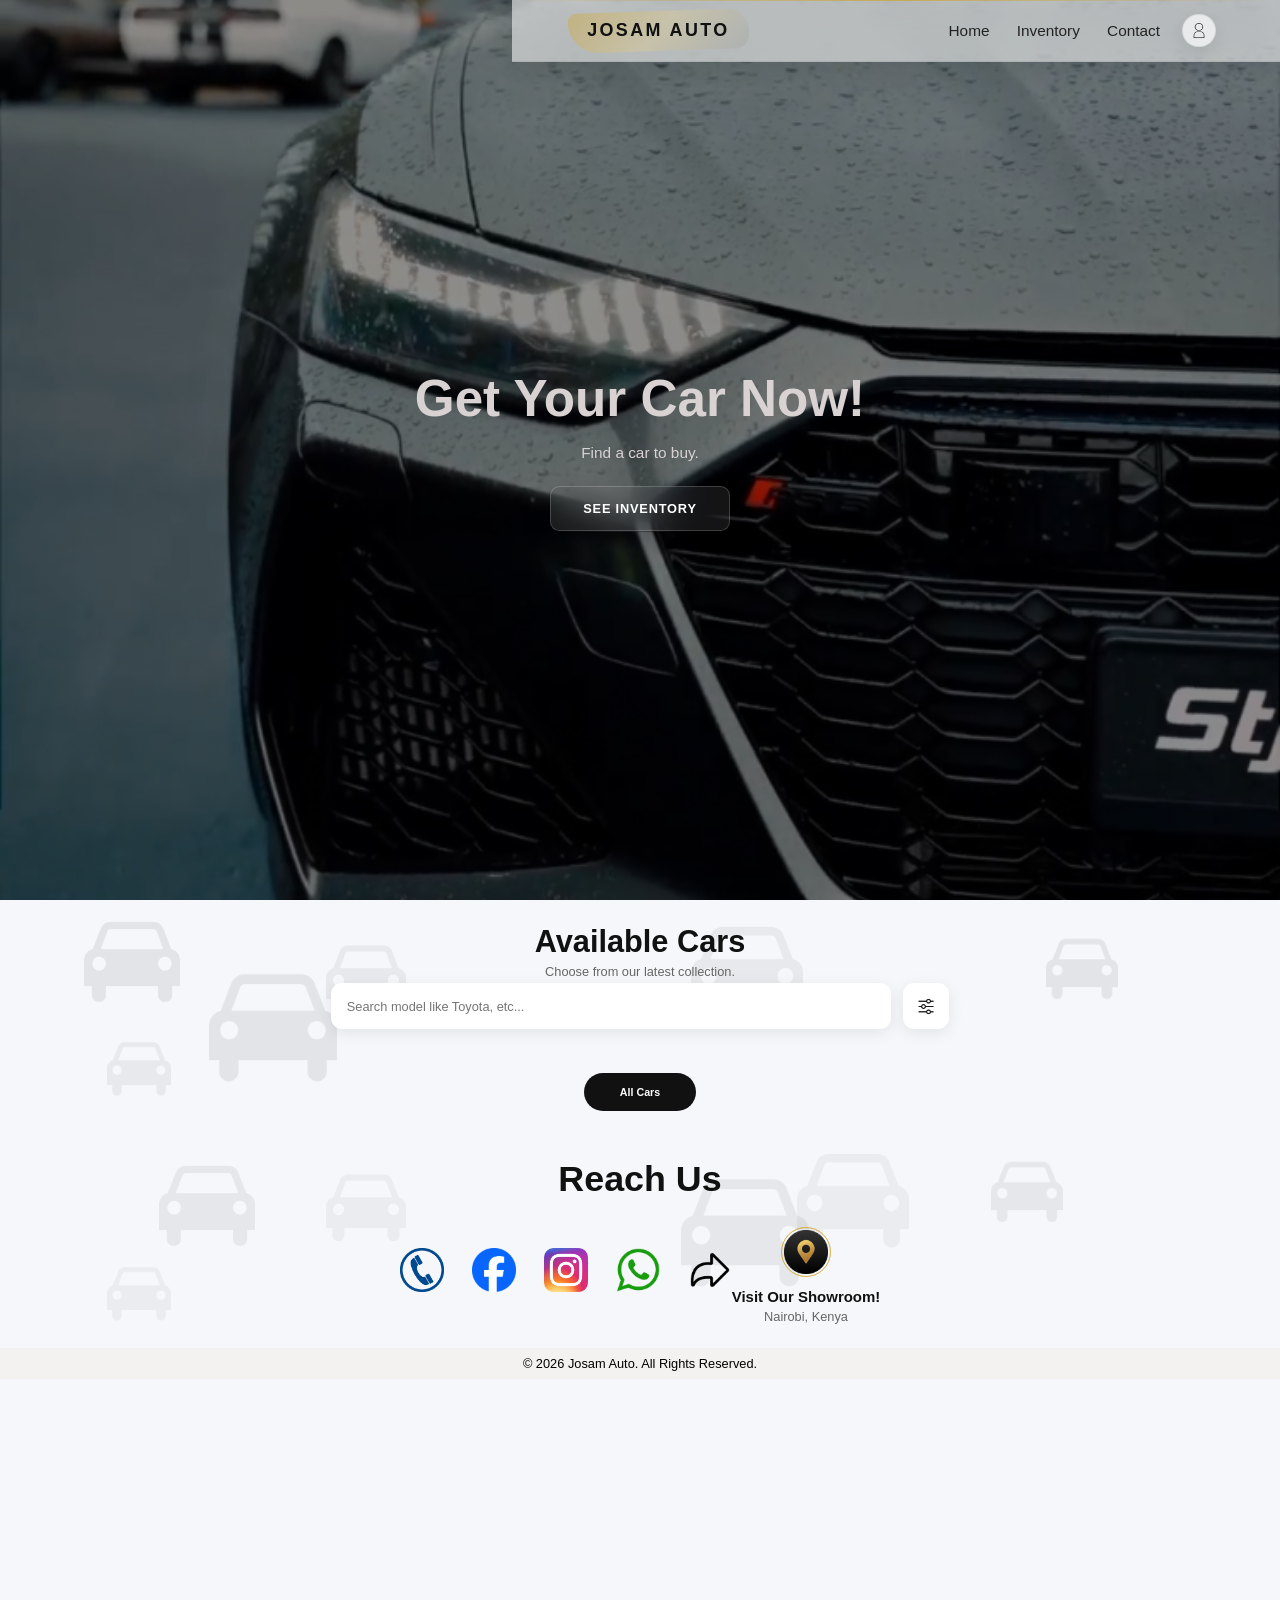
==== commit c8c3654d: "ff" ====
--- a/index.html
+++ b/index.html
@@ -216,7 +216,7 @@
     <footer class="footer">
 
         <p>
-            © 2026 Car Market. All Rights Reserved.
+            © 2026 Josam Auto. All Rights Reserved.
         </p>
 
     </footer>
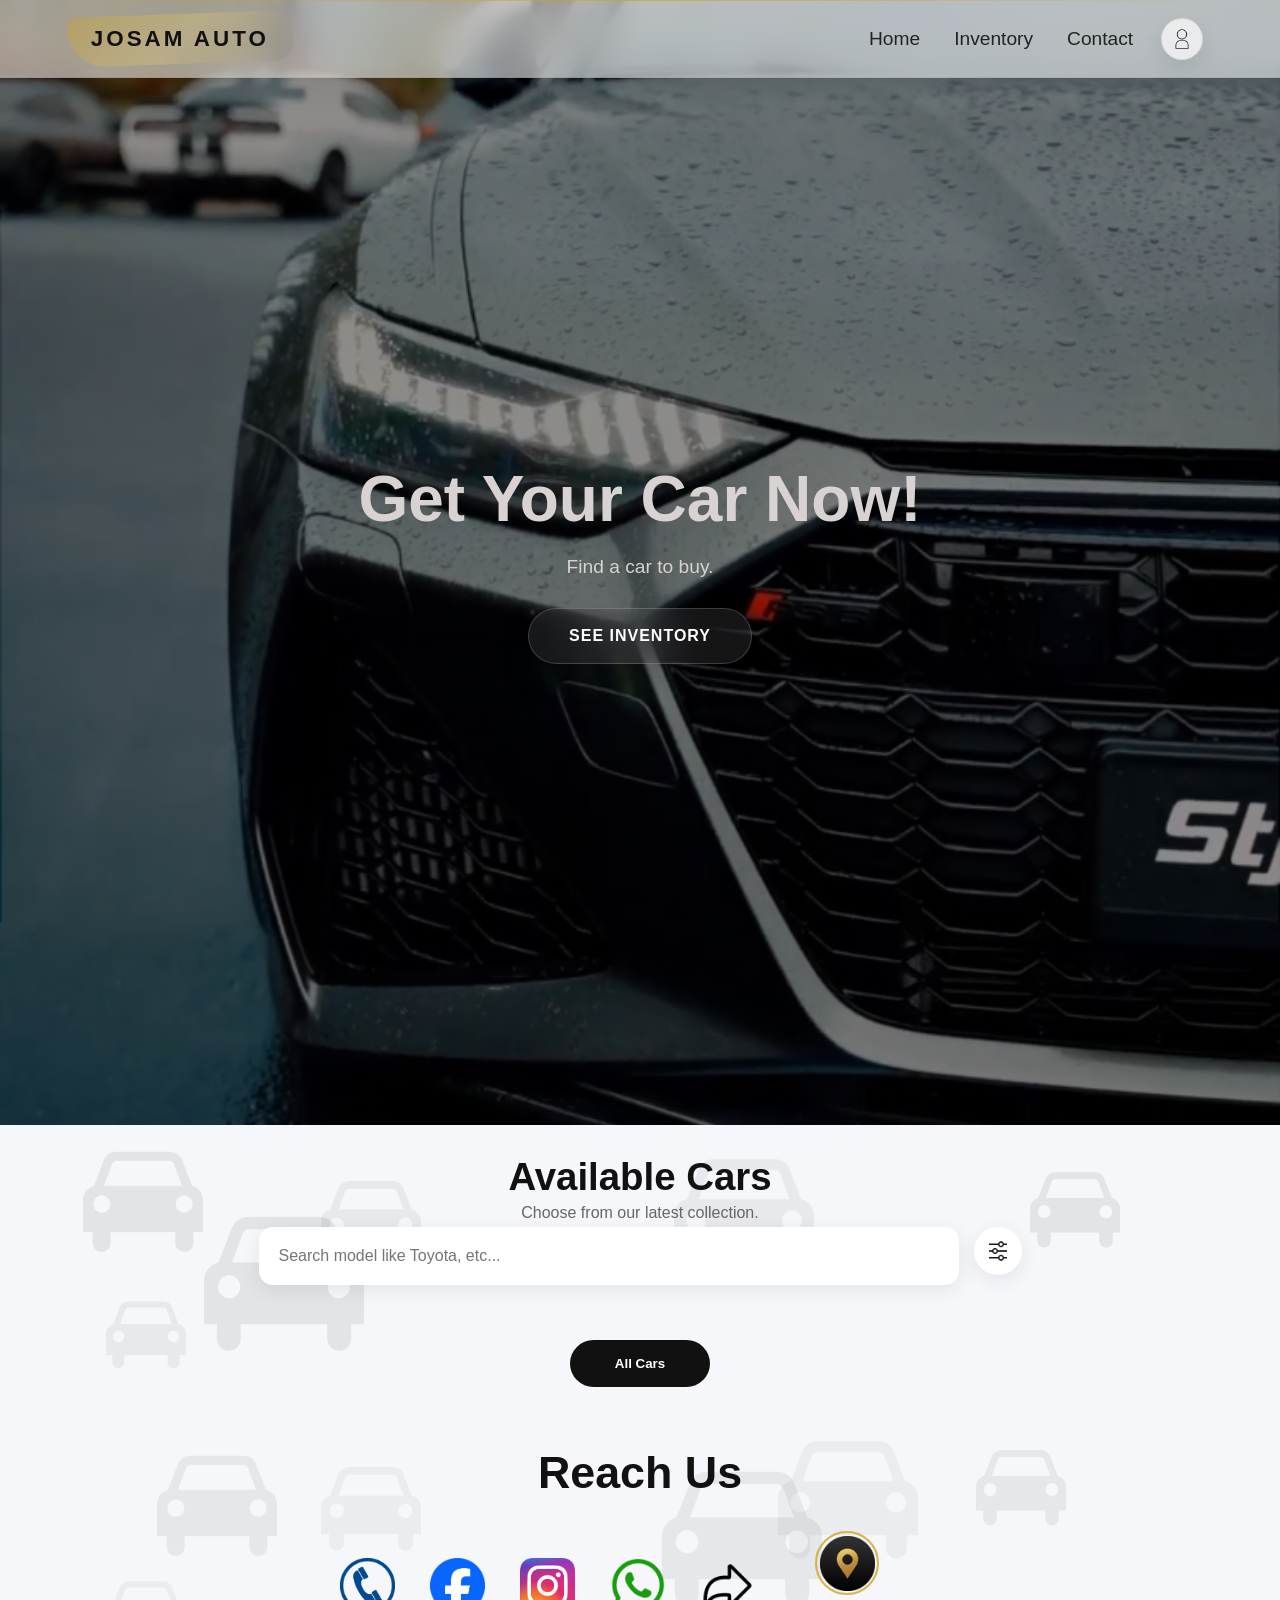
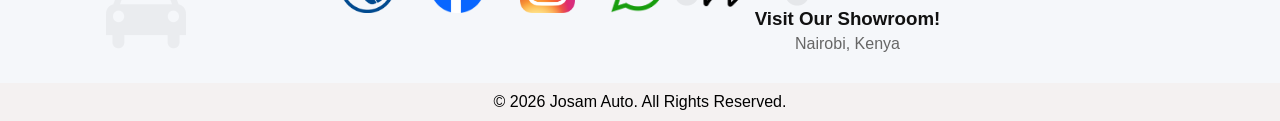
==== commit ab552115: "GOOD" ====
--- a/index.html
+++ b/index.html
@@ -39,9 +39,9 @@
             <div class="account-btn" id="accountBtn">
 
                 <div id="accountMenu" class="account-menu">
-                    <a href="#">Login</a>
-                    <a href="#">Register</a>
-                    <a href="#">Saved</a>
+                    <a href="#" id="loginBtn">Login</a>
+                    <a href="#" id="registerBtn">Register</a>
+                    <a href="saved.html">Saved</a>
                 </div>
 
                 <img src="assets/accounticon.jpg" alt="Account">
@@ -225,6 +225,27 @@
         Under Maintenance
     </div>
 
+    <div id="authModal" class="auth-modal hidden">
+
+    <div class="auth-box">
+
+        <h2 id="authTitle">Login</h2>
+
+        <input type="email" id="authEmail" placeholder="Email">
+        <input type="password" id="authPassword" placeholder="Password">
+
+        <button id="authSubmit">Continue</button>
+
+        <p id="authSwitch">
+            Don't have an account? <span id="switchMode">Register</span>
+        </p>
+
+        <button id="closeAuth">Close</button>
+
+    </div>
+
+    </div>
+
     <script type="module" src="script.js"></script>
 
 </body>
--- a/style.css
+++ b/style.css
@@ -25,7 +25,6 @@
 
 html{
     scroll-padding-top:90px;
-    zoom: 0.8;
 }
 
 .hero{
@@ -87,7 +86,7 @@
 
     border:1px solid rgba(255,255,255,.18);
 
-    border-radius:12px;
+    border-radius:62px;
 
     color:white;
 
@@ -259,10 +258,10 @@
 }
 
 .filter-btn{
-    width:58px;
-    height:58px;
+    width:48px;
+    height:48px;
     border:none;
-    border-radius:14px;
+    border-radius:44px;
     background:white;
     cursor:pointer;
     box-shadow:0 5px 20px rgba(0,0,0,.08);
@@ -467,6 +466,16 @@
     background:linear-gradient(90deg,#3c2b7f,#230a76);
     -webkit-background-clip:text;
     -webkit-text-fill-color:transparent;
+}
+
+.currency{
+    font-size:.65em;
+    color:#888;
+    -webkit-text-fill-color:#888; /* overrides parent's transparent text */
+    background:none;
+    font-weight:600;
+    letter-spacing:1px;
+    margin-right:4px;
 }
 
 .hidden{
@@ -568,34 +577,42 @@
     margin-top:5px;
 }
 
-.maintenance-popup{
-    position:fixed;
-    top:100px;
-    right:30px;
-
-    padding:16px 24px;
-
-    background:#111;
-    color:#fff;
-
-    border-radius:14px;
-
-    box-shadow:0 15px 40px rgba(0,0,0,.2);
-
-    opacity:0;
-    visibility:hidden;
-
-    transform:translateY(-15px);
-
-    transition:.3s ease;
-
-    z-index:5000;
-}
-
-.maintenance-popup.show{
-    opacity:1;
-    visibility:visible;
-    transform:translateY(0);
+.maintenance-popup {
+    position: fixed;
+    top: 100px;
+    right: 30px;
+
+    max-width: 360px;
+    width: calc(100% - 60px);
+
+    padding: 14px 18px;
+
+    background: rgba(17, 17, 17, 0.393);
+    color: #fff;
+
+    border-radius: 0;
+
+    box-shadow: 0 15px 40px rgba(0, 0, 0, 0.25);
+    border: 1px solid rgba(255, 255, 255, 0.06);
+
+    font-size: 14px;
+    line-height: 1.4;
+
+    opacity: 0;
+    visibility: hidden;
+
+    transform: translateY(-15px) scale(0.98);
+    transition: all 0.25s ease;
+
+    z-index: 5000;
+
+    backdrop-filter: blur(10px);
+}
+
+.maintenance-popup.show {
+    opacity: 1;
+    visibility: visible;
+    transform: translateY(0) scale(1);
 }
 
 .location-block p{
@@ -684,172 +701,6 @@
     padding:10px;
 }
 
-@media (max-width: 768px) {
-
-    body {
-        overflow-x: hidden;
-    }
-
-    html {
-        scroll-padding-top: 70px;
-    }
-
-.filter-panel{
-    grid-template-columns: 1fr;
-    gap: 12px;
-
-    padding: 18px;
-    margin-top: 15px;
-
-    border-radius: 18px;
-}
-
-.filter-panel select{
-    height: 52px;
-    font-size: 14px;
-}
-
-.filter-actions{
-    grid-column: auto;
-
-    flex-direction: column;
-    width: 100%;
-    margin-top: 4px;
-}
-
-.filter-actions button{
-    width: 100%;
-    height: 50px;
-}
-
-.filter-btn{
-    width: 52px;
-    height: 52px;
-    flex-shrink: 0;
-}
-
-    .search-bar {
-        flex-direction: row;    
-        justify-content: center; 
-        align-items: center;
-        gap: 10px;
-        flex-wrap: nowrap;      
-        width: 100%;
-    }
-
-    .search-bar input {
-    width: 70%;
-    max-width: 420px;
-    height: 52px;
-    font-size: 16px;
-}
-
-
-    .car-grid {
-        grid-template-columns: repeat(2, 1fr);
-        gap: 12px;
-    }
-
-    .vehicle-card img{
-    height:145px;
-    object-fit:contain;
-    background:#fff;
-}
-
-.vehicle-info {
-    padding: 8px;
-}
-
-.vehicle-info h3 {
-    font-size: 0.9rem;
-    line-height: 1.2;
-}
-
-input,
-    textarea,
-    select{
-        font-size:16px !important;
-    }
-
-.vehicle-info p {
-    font-size: 0.8rem;
-    margin-bottom: 2px;
-}
-
-.vehicle-bottom small {
-    font-size: 0.75rem;
-}
-
-.vehicle-price {
-    font-size: 0.9rem;
-}
-   
-    .section-head h2 {
-        font-size: 1.6rem;
-    }
-
-    .section-head p {
-        font-size: 0.9rem;
-    }
-
-    .view-more-btn {
-        padding: 12px 30px;
-        font-size: 0.95rem;
-    }
-
-    .contact {
-        padding: 20px 10px;
-    }
-
-    .contact h2 {
-        font-size: 1.8rem;
-    }
-
-    .contact-items {
-        flex-direction: column;
-        gap: 15px;
-    }
-
-    .location-block {
-        width: 100%;
-        padding: 30px;
-    }
-
-    .location-block h3 {
-        font-size: 1.4rem;
-    }
-
-    .location-block p {
-        font-size: 1.1rem;
-    }
-
-    .location-icon {
-        width: 70px;
-        height: 70px;
-    }
-
-    .location-icon img {
-        width: 40px;
-    }
-
-    .social img {
-        width: 38px;
-    }
-
-    .footer {
-        font-size: 0.85rem;
-        padding: 12px;
-    }
-
-    .vehicle-card:hover {
-        transform: none;
-    }
-}
-
-/* =========================
-   NAVBAR
-========================= */
-
 .navbar {
     position: fixed;
     top: 0;
@@ -887,9 +738,6 @@
     );
 }
 
-/* =========================
-   LOGO
-========================= */
 
 .logo {
     position: relative;
@@ -925,10 +773,6 @@
     transform: rotate(-2deg);
 }
 
-/* =========================
-   RIGHT SIDE
-========================= */
-
 .header-actions {
     display: flex;
     align-items: center;
@@ -939,10 +783,6 @@
     position: relative;
 }
 
-/* =========================
-   NAVIGATION
-========================= */
-
 nav {
     display: flex;
     align-items: center;
@@ -985,20 +825,12 @@
     width: 100%;
 }
 
-/* =========================
-   MENU BUTTON
-========================= */
-
 .menu-toggle {
     display: none;
     font-size: 1.8rem;
     cursor: pointer;
 }
 
-/* =========================
-   ACCOUNT BUTTON
-========================= */
-
 .account-btn {
     width: 42px;
     height: 42px;
@@ -1031,10 +863,6 @@
     height: 22px;
     object-fit: cover;
 }
-
-/* =========================
-   ACCOUNT DROPDOWN
-========================= */
 
 .account-menu {
     position: absolute;
@@ -1083,130 +911,568 @@
     background: rgba(212, 160, 23, 0.15);
 }
 
-/* =========================
-   LARGE SCREENS
-========================= */
-
-@media (min-width: 1024px) {
-
-    .navbar {
-        left: 40%;
-        width: 60%;
-        padding: 0 5%;
+
+@media screen and (max-width:768px){
+
+html{
+    scroll-padding-top:70px;
+}
+
+body{
+    font-size:15px;
+    overflow-x:hidden;
+    min-height:auto;
+}
+
+.navbar{
+    height:50px;
+    padding:0 18px;
+}
+
+.logo{
+    font-size:1rem;
+    letter-spacing:2px;
+    padding:4px 10px;
+}
+
+.logo::before{
+    inset:-4px -6px;
+}
+
+.header-actions{
+    gap:10px;
+}
+
+.menu-toggle{
+    display:block;
+    font-size:1.6rem;
+}
+
+nav{
+    position:absolute;
+    top:60px;
+    right:0;
+    width:180px;
+
+    display:none;
+    flex-direction:column;
+    gap:0;
+
+    background:white;
+
+    border-radius:0;
+
+    overflow:hidden;
+
+    box-shadow:0 15px 35px rgba(0,0,0,.12);
+}
+
+nav.active{
+    display:flex;
+}
+
+nav a{
+    width:100%;
+    padding:15px;
+    font-size:15px;
+    border-bottom:1px solid #eee;
+}
+
+nav a:last-child{
+    border-bottom:none;
+}
+
+.account-btn{
+    width:38px;
+    height:38px;
+}
+
+.account-btn img{
+    width:20px;
+    height:20px;
+}
+
+.account-menu{
+    width:180px;
+    top:60px;
+    right:12px;
+    padding:15px;
+    border-radius:0;
+}
+
+.account-menu a{
+    padding:10px;
+    font-size:14px;
+}
+
+.hero{
+    height:100vh;
+    min-height:100vh;
+}
+
+.hero-content{
+    padding:0 20px;
+}
+
+.hero-content h1{
+    font-size:2.2rem;
+    margin-bottom:12px;
+}
+
+.hero-content p{
+    font-size:.95rem;
+    margin-bottom:22px;
+}
+
+.view-listings{
+    padding:14px 28px;
+    font-size:.9rem;
+    border-radius:40px;
+}
+
+.cars,
+.contact{
+    width:94%;
+    padding:20px 0;
+}
+
+.section-head{
+    margin-bottom:10px;
+}
+
+.section-head h2{
+    font-size:1.5rem;
+}
+
+.section-head p{
+    font-size:.9rem;
+}
+
+.search-container{
+    margin-bottom:10px;
+}
+
+.search-bar{
+    gap:10px;
+}
+
+.search-bar input{
+
+    width:100%;
+    height:36px;
+
+    font-size:16px;
+
+    padding:0 14px;
+
+    border-radius:30px;
+}
+
+.filter-btn{
+    width:46px;
+    height:36px;
+}
+
+.filter-btn img{
+    width:20px;
+}
+
+.filter-panel select{
+
+    height:30px;
+
+    font-size:15px;
+}
+
+.filter-panel{
+
+    display:none;
+
+    grid-template-columns:repeat(2,1fr);
+
+    gap:5px;
+
+    padding:10px;
+
+    border-radius:0;
+}
+
+.filter-panel.active{
+    display:grid;
+}
+
+.filter-panel select{
+
+    height:46px;
+
+    font-size:15px;
+}
+
+.filter-actions{
+
+    grid-column:span 2;
+
+    display:flex;
+
+    gap:10px;
+}
+
+.filter-actions button{
+
+    flex:1;
+
+    height:36px;
+    border-radius:44px;
+
+    font-size:15px;
+}
+
+.car-grid{
+    display:grid;
+    grid-template-columns:repeat(2,minmax(0,1fr));
+    gap:12px;
+}
+
+.vehicle-card{
+    display:flex;
+    flex-direction:column;
+
+    height:auto;
+
+    border-radius:0;
+
+    overflow:hidden;
+}
+
+.vehicle-card:hover{
+    transform:none;
+}
+
+.vehicle-card img{
+    width:100%;
+    height:110px;
+    object-fit:cover;
+}
+
+.vehicle-info{
+    width:100%;
+    padding:5px;
+}
+
+.vehicle-info h3{
+    font-size:.92rem;
+    line-height:1.25;
+    margin-bottom:2px;
+}
+
+.vehicle-info p{
+    font-size:.68rem;
+    margin-bottom:2px;
+}
+
+.vehicle-bottom{
+    margin-top:2px;
+}
+
+.vehicle-bottom small{
+    font-size:.60rem;
+}
+
+.vehicle-bottom {
+    gap: 6px;
+    justify-content: space-between;
+}
+
+.vehicle-price {
+    font-size: .75rem;
+    display: flex;
+    align-items: center;
+    gap: 3px;
+    white-space: nowrap;
+}
+
+.currency {
+    font-size: .65rem;
+    margin-right: 0;
+}
+
+.vehicle-card{
+    box-shadow:0 8px 22px rgba(0,0,0,.08);
+}
+
+.vehicle-card img{
+    border-bottom:1px solid rgba(0,0,0,.05);
+}
+
+.view-more-btn{
+
+    margin:22px auto 0;
+
+    padding:8px 34px;
+
+    font-size:.9rem;
+}
+
+#noResults{
+
+    margin-top:35px;
+}
+
+#noResults h3{
+
+    font-size:1.5rem;
+}
+
+#noResults p{
+
+    font-size:.9rem;
+}
+
+.contact h2{
+
+    font-size:1.5rem;
+}
+
+.contact-items{
+
+    flex-direction:column;
+
+    gap:35px;
+}
+
+.social{
+
+    gap:18px;
+
+    flex-wrap:wrap;
+}
+
+.social img{
+
+    width:42px;
+}
+
+.location-icon{
+
+    width:70px;
+    height:70px;
+}
+
+.location-icon img{
+
+    width:42px;
+}
+
+.location-icon::before,
+.location-icon::after{
+
+    width:48px;
+    height:48px;
+}
+
+.location-block h3{
+
+    font-size:1.05rem;
+}
+
+.location-block p{
+
+    font-size:.9rem;
+}
+
+.footer{
+
+    padding:10px;
+
+    font-size:.62rem;
+}
+
+.maintenance-popup {
+        left: 50%;
+        right: auto;
+
+        transform: translate(-50%, -15px);
+        width: calc(100% - 24px);
+        max-width: 420px;
     }
 
-}
-
-/* =========================
-   MOBILE
-========================= */
-
-@media (max-width: 768px) {
-
-    .navbar {
-        height: 68px;
-        padding: 0 4%;
-
-        background: transparent;
-        backdrop-filter: none;
-        -webkit-backdrop-filter: none;
-
-        border-bottom: none;
-        box-shadow: none;
-
-        transition: 0.3s;
+    .maintenance-popup.show {
+        transform: translate(-50%, 0);
     }
 
-    .navbar.scrolled {
-        background: rgba(255, 255, 255, 0.3);
-        backdrop-filter: blur(18px);
-        -webkit-backdrop-filter: blur(18px);
-
-        border-bottom: 1px solid rgba(0, 0, 0, 0.08);
-
-        box-shadow: 0 10px 30px rgba(0, 0, 0, 0.08);
+.cars::before,
+.cars::after,
+.contact::before,
+.contact::after{
+
+    opacity:.03;
+
+    background-size:
+        70px,
+        70px,
+        70px;
+}
+
+}
+
+
+
+.saved-page {
+    background: #f5f7fa;
+}
+
+.saved-page .navbar {
+    height: 50px;
+}
+
+.saved-home-btn {
+    padding: 10px 18px;
+    border-radius: 40px;
+
+    background: rgba(255,255,255,0.6);
+    backdrop-filter: blur(18px);
+
+    border: 1px solid rgba(0,0,0,0.08);
+
+    font-weight: 600;
+    font-size: 14px;
+
+    transition: 0.3s ease;
+}
+
+.saved-home-btn:hover {
+    transform: translateY(-2px);
+    background: rgba(255,255,255,0.95);
+}
+
+.saved-hero {
+    margin-top: 10px;
+    text-align: center;
+    padding: 50px 20px 20px;
+}
+
+.saved-hero h1 {
+    font-size: 1.5rem;
+    font-weight: 700;
+    background: linear-gradient(90deg,#111,#444);
+    -webkit-background-clip: text;
+    -webkit-text-fill-color: transparent;
+}
+
+.saved-hero p {
+    color: #666;
+    margin-top: 8px;
+    font-size: 0.8rem;
+}
+
+.saved-container {
+    width: 92%;
+    max-width: 1400px;
+    margin: auto;
+    padding: 20px 0 60px;
+}
+
+.saved-grid {
+    display: grid;
+    grid-template-columns: repeat(4, 1fr);
+    gap: 18px;
+}
+
+.saved-grid .vehicle-card {
+    border-radius: 18px;
+    overflow: hidden;
+    box-shadow: 0 12px 30px rgba(0,0,0,0.08);
+    transition: 0.3s ease;
+}
+
+.saved-grid .vehicle-card:hover {
+    transform: translateY(-8px);
+    box-shadow: 0 20px 45px rgba(0,0,0,0.15);
+}
+
+.empty-saved {
+    text-align: center;
+    margin-top: 60px;
+    display: none;
+}
+
+.empty-saved h3 {
+    font-size: 1.8rem;
+    margin-bottom: 8px;
+}
+
+.empty-saved p {
+    color: #777;
+}
+
+@media (max-width: 1024px) {
+    .saved-grid {
+        grid-template-columns: repeat(2, 1fr);
     }
-
-    .navbar.scrolled .logo,
-    .navbar.scrolled nav a {
-        color: #111;
+}
+
+@media (max-width: 600px) {
+    .saved-grid {
+        grid-template-columns: 1fr;
     }
 
-    .logo {
-        font-size: 1.1rem;
-        padding: 4px 10px;
+    .saved-hero h1 {
+        font-size: 2rem;
     }
-
-    .account-btn {
-        width: 38px;
-        height: 38px;
-    }
-
-    .menu-toggle {
-        display: block;
-        position: relative;
-        z-index: 3000;
-    }
-
-    nav:not(#navMenu) {
-        display: none;
-    }
-
-    #navMenu {
-        position: absolute;
-        top: 75px;
-        right: 110px;
-
-        width: 220px;
-
-        display: flex;
-        flex-direction: column;
-        gap: 10px;
-
-        padding: 15px;
-
-        background: rgba(15, 15, 15, 0.7);
-        backdrop-filter: blur(28px);
-
-        border-radius: 18px;
-
-        box-shadow: 0 15px 40px rgba(0, 0, 0, 0.15);
-
-        opacity: 0;
-        visibility: hidden;
-
-        transform: translateY(-15px);
-
-        transition: 0.25s;
-
-        z-index: 2500;
-    }
-
-    #navMenu.active {
-        opacity: 1;
-        visibility: visible;
-        transform: translateY(0);
-    }
-
-    #navMenu a {
-        display: block;
-        width: 100%;
-
-        padding: 12px 15px;
-
-        color: #fff;
-        text-align: left;
-
-        border-radius: 12px;
-    }
-
-    #navMenu a:hover {
-        background: rgba(212, 160, 23, 0.15);
-    }
-
-    .account-menu {
-        right: 20px;
-        top: 75px;
-    }
-
+}
+
+.auth-modal {
+    position: fixed;
+    inset: 0;
+    background: rgba(0,0,0,0.6);
+    backdrop-filter: blur(10px);
+
+    display: flex;
+    justify-content: center;
+    align-items: center;
+
+    z-index: 9999;
+}
+
+.auth-box {
+    width: 340px;
+    padding: 25px;
+
+    background: rgba(255,255,255,0.9);
+    backdrop-filter: blur(20px);
+
+    border-radius: 0;
+    box-shadow: 0 20px 60px rgba(0,0,0,0.25);
+
+    display: flex;
+    flex-direction: column;
+    gap: 12px;
+
+    text-align: center;
+}
+
+.auth-box input {
+    height: 45px;
+    border-radius: 0;
+    border: 1px solid rgba(0,0,0,0.1);
+    padding: 0 12px;
+    outline: none;
+}
+
+.auth-box button {
+    height: 45px;
+    border: none;
+    border-radius: 30px;
+    background: linear-gradient(135deg,#d4a017,#f7d774);
+    font-weight: 600;
+    cursor: pointer;
+}
+
+.auth-box button#closeAuth {
+    background: #111;
+    color: white;
+}
+
+.hidden {
+    display: none;
 }
